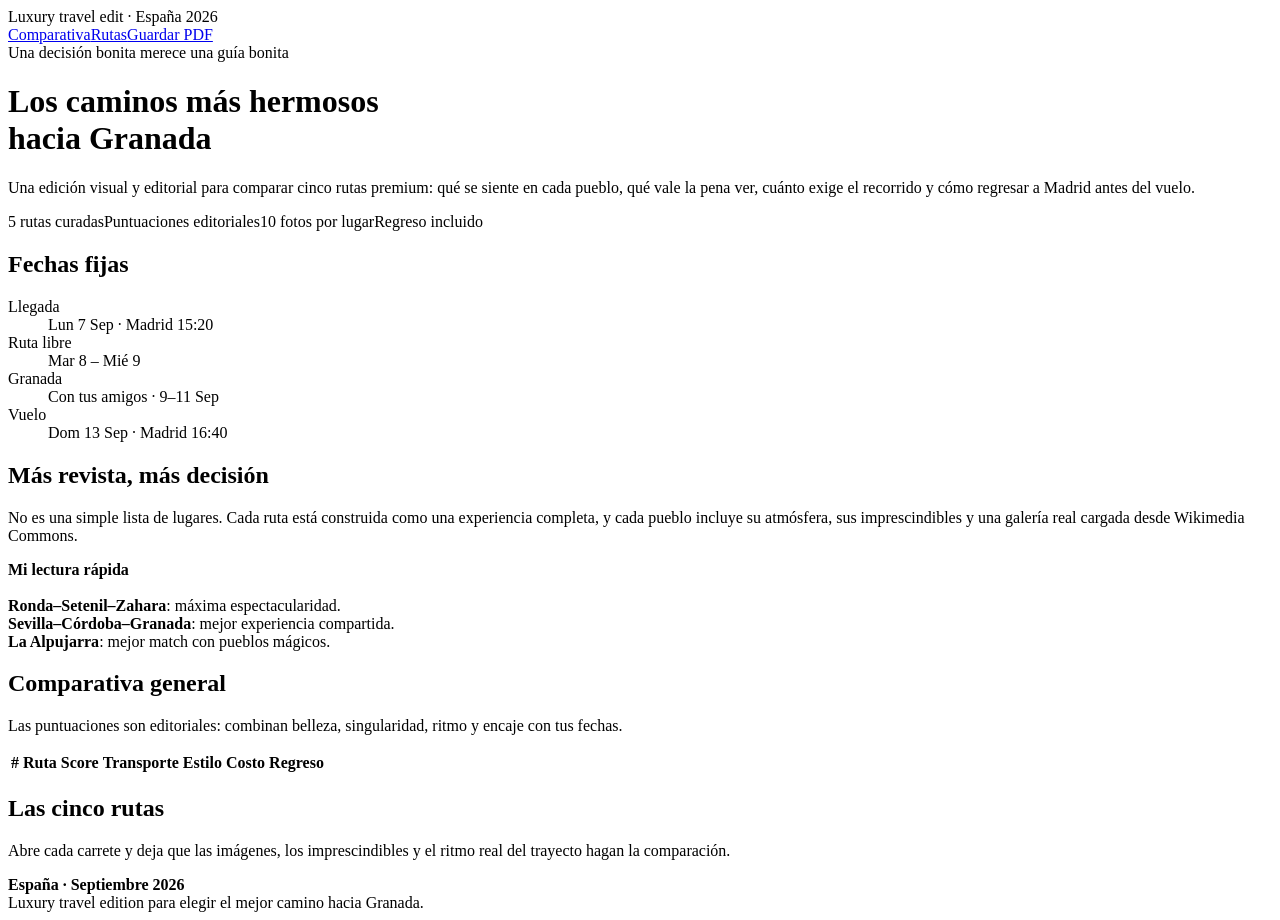
==== luxury/index.html @ 1d92c24e "Publicar portada luxury de rutas a Granada" ====
<!doctype html><html lang="es"><head><meta charset="utf-8"><meta name="viewport" content="width=device-width,initial-scale=1"><title>España 2026 · Los caminos más hermosos hacia Granada</title><meta name="description" content="Comparador editorial de cinco rutas premium hacia Granada, con puntuaciones, itinerarios, regreso a Madrid y galerías de cada lugar."><link rel="stylesheet" href="style.css"></head><body><header class="hero"><div class="wrap"><div class="top"><div class="brand">Luxury travel edit · España 2026</div><nav class="nav"><a href="#compare">Comparativa</a><a href="#routes">Rutas</a><a href="javascript:print()">Guardar PDF</a></nav></div><div class="heroGrid"><div><div class="kicker overline">Una decisión bonita merece una guía bonita</div><h1>Los caminos más hermosos<br>hacia Granada</h1><p>Una edición visual y editorial para comparar cinco rutas premium: qué se siente en cada pueblo, qué vale la pena ver, cuánto exige el recorrido y cómo regresar a Madrid antes del vuelo.</p><div class="tags"><span>5 rutas curadas</span><span>Puntuaciones editoriales</span><span>10 fotos por lugar</span><span>Regreso incluido</span></div></div><aside class="heroBox"><h2>Fechas fijas</h2><dl><div><dt>Llegada</dt><dd>Lun 7 Sep · Madrid 15:20</dd></div><div><dt>Ruta libre</dt><dd>Mar 8 – Mié 9</dd></div><div><dt>Granada</dt><dd>Con tus amigos · 9–11 Sep</dd></div><div><dt>Vuelo</dt><dd>Dom 13 Sep · Madrid 16:40</dd></div></dl></aside></div></div></header><main class="wrap"><section class="intro"><div><h2>Más revista, más decisión</h2><p>No es una simple lista de lugares. Cada ruta está construida como una experiencia completa, y cada pueblo incluye su atmósfera, sus imprescindibles y una galería real cargada desde Wikimedia Commons.</p></div><div class="editor"><strong>Mi lectura rápida</strong><br><br><b>Ronda–Setenil–Zahara</b>: máxima espectacularidad.<br><b>Sevilla–Córdoba–Granada</b>: mejor experiencia compartida.<br><b>La Alpujarra</b>: mejor match con pueblos mágicos.</div></section><section class="section" id="compare"><div class="sectionHead"><div><h2>Comparativa general</h2><p>Las puntuaciones son editoriales: combinan belleza, singularidad, ritmo y encaje con tus fechas.</p></div></div><div class="tableBox"><table><thead><tr><th>#</th><th>Ruta</th><th>Score</th><th>Transporte</th><th>Estilo</th><th>Costo</th><th>Regreso</th></tr></thead><tbody id="comparison"></tbody></table></div></section><section class="section" id="routes"><div class="sectionHead"><div><h2>Las cinco rutas</h2><p>Abre cada carrete y deja que las imágenes, los imprescindibles y el ritmo real del trayecto hagan la comparación.</p></div></div><div id="routeList"></div></section></main><footer class="footer wrap"><strong>España · Septiembre 2026</strong><br>Luxury travel edition para elegir el mejor camino hacia Granada.</footer><script src="app.js"></script></body></html>
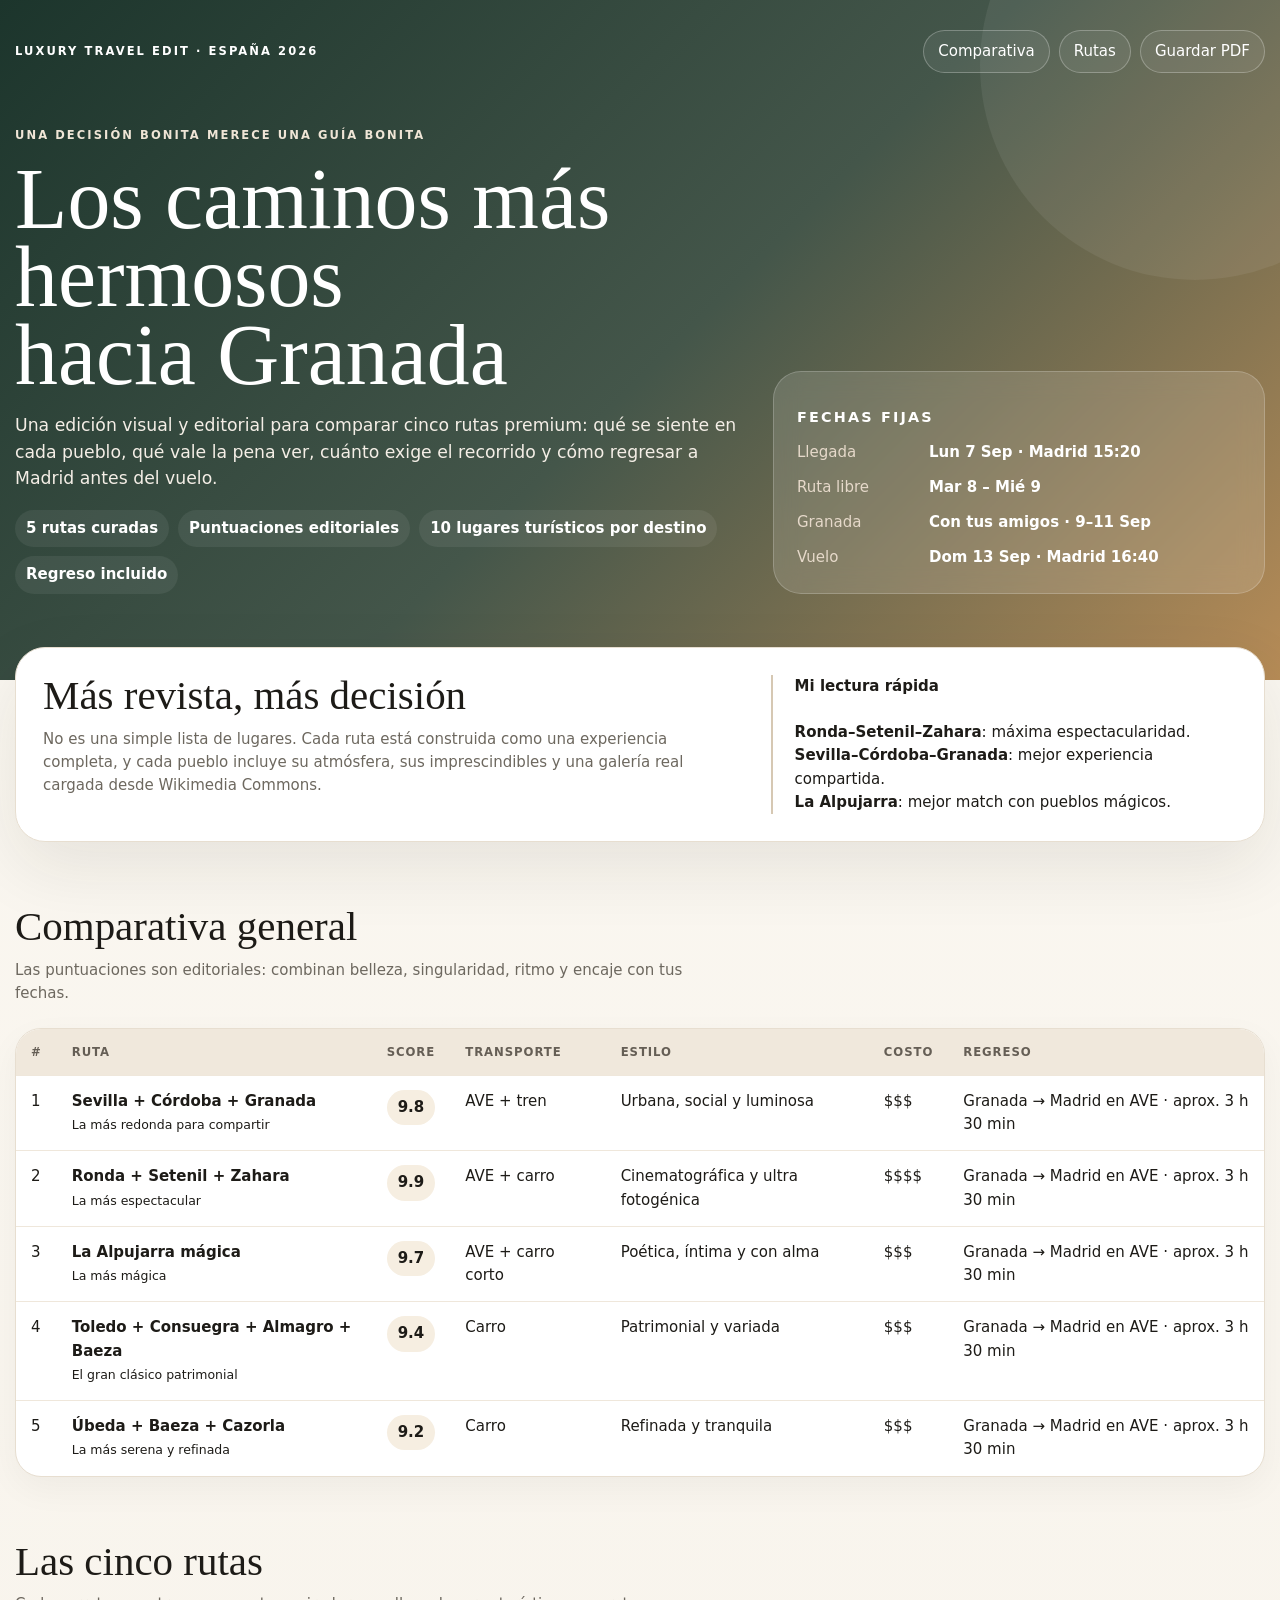
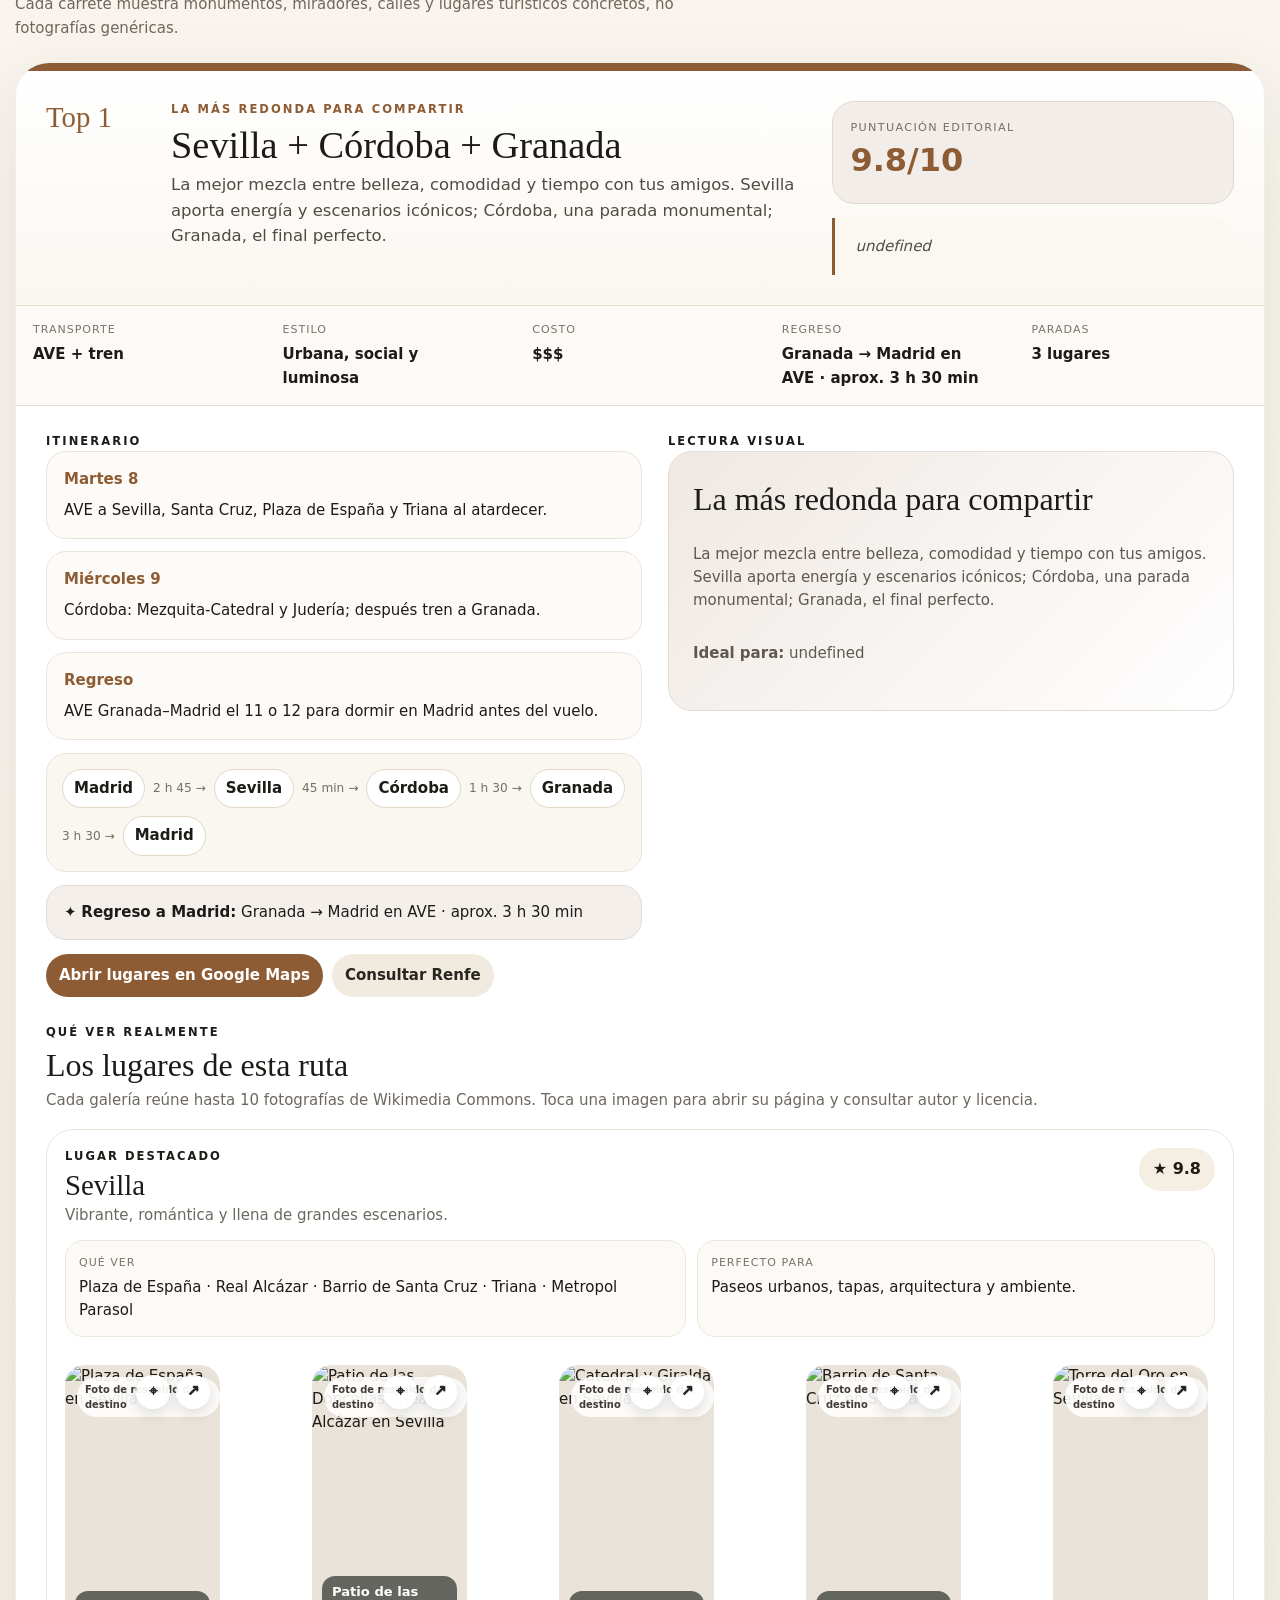
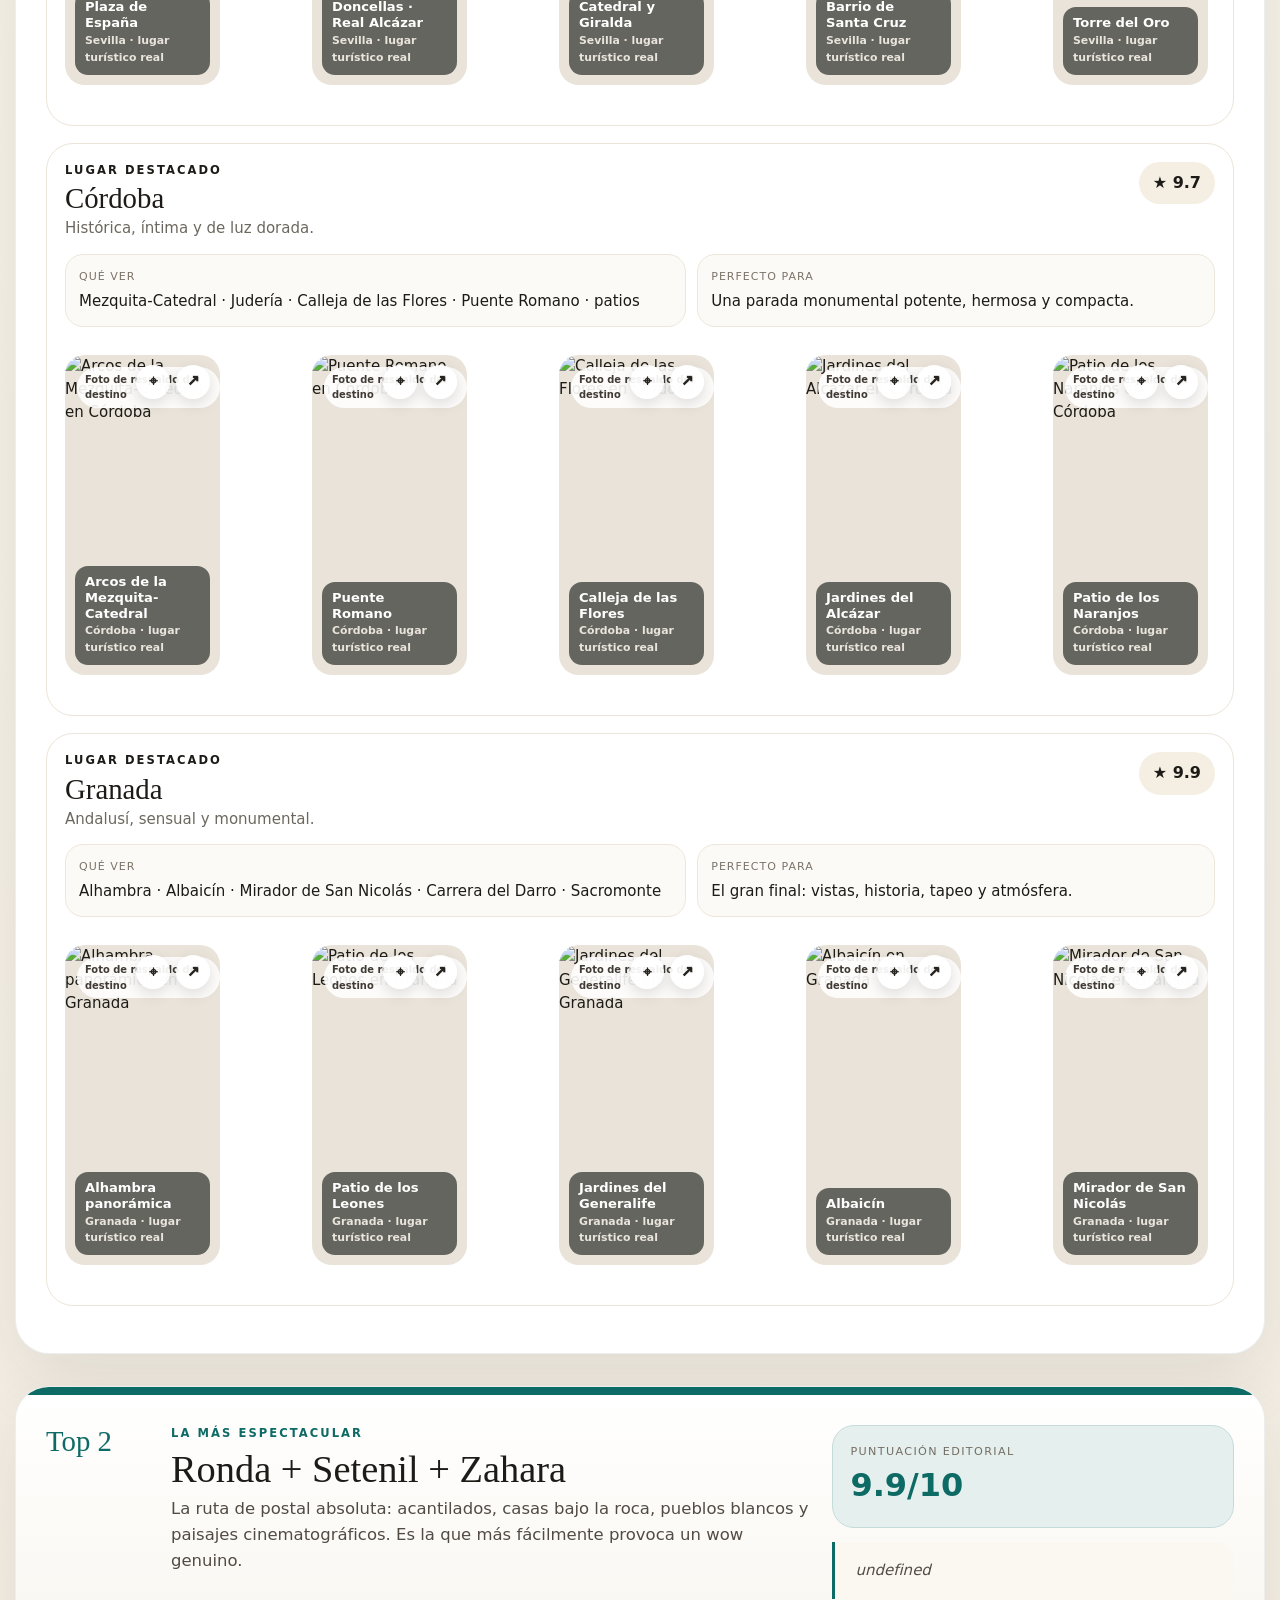
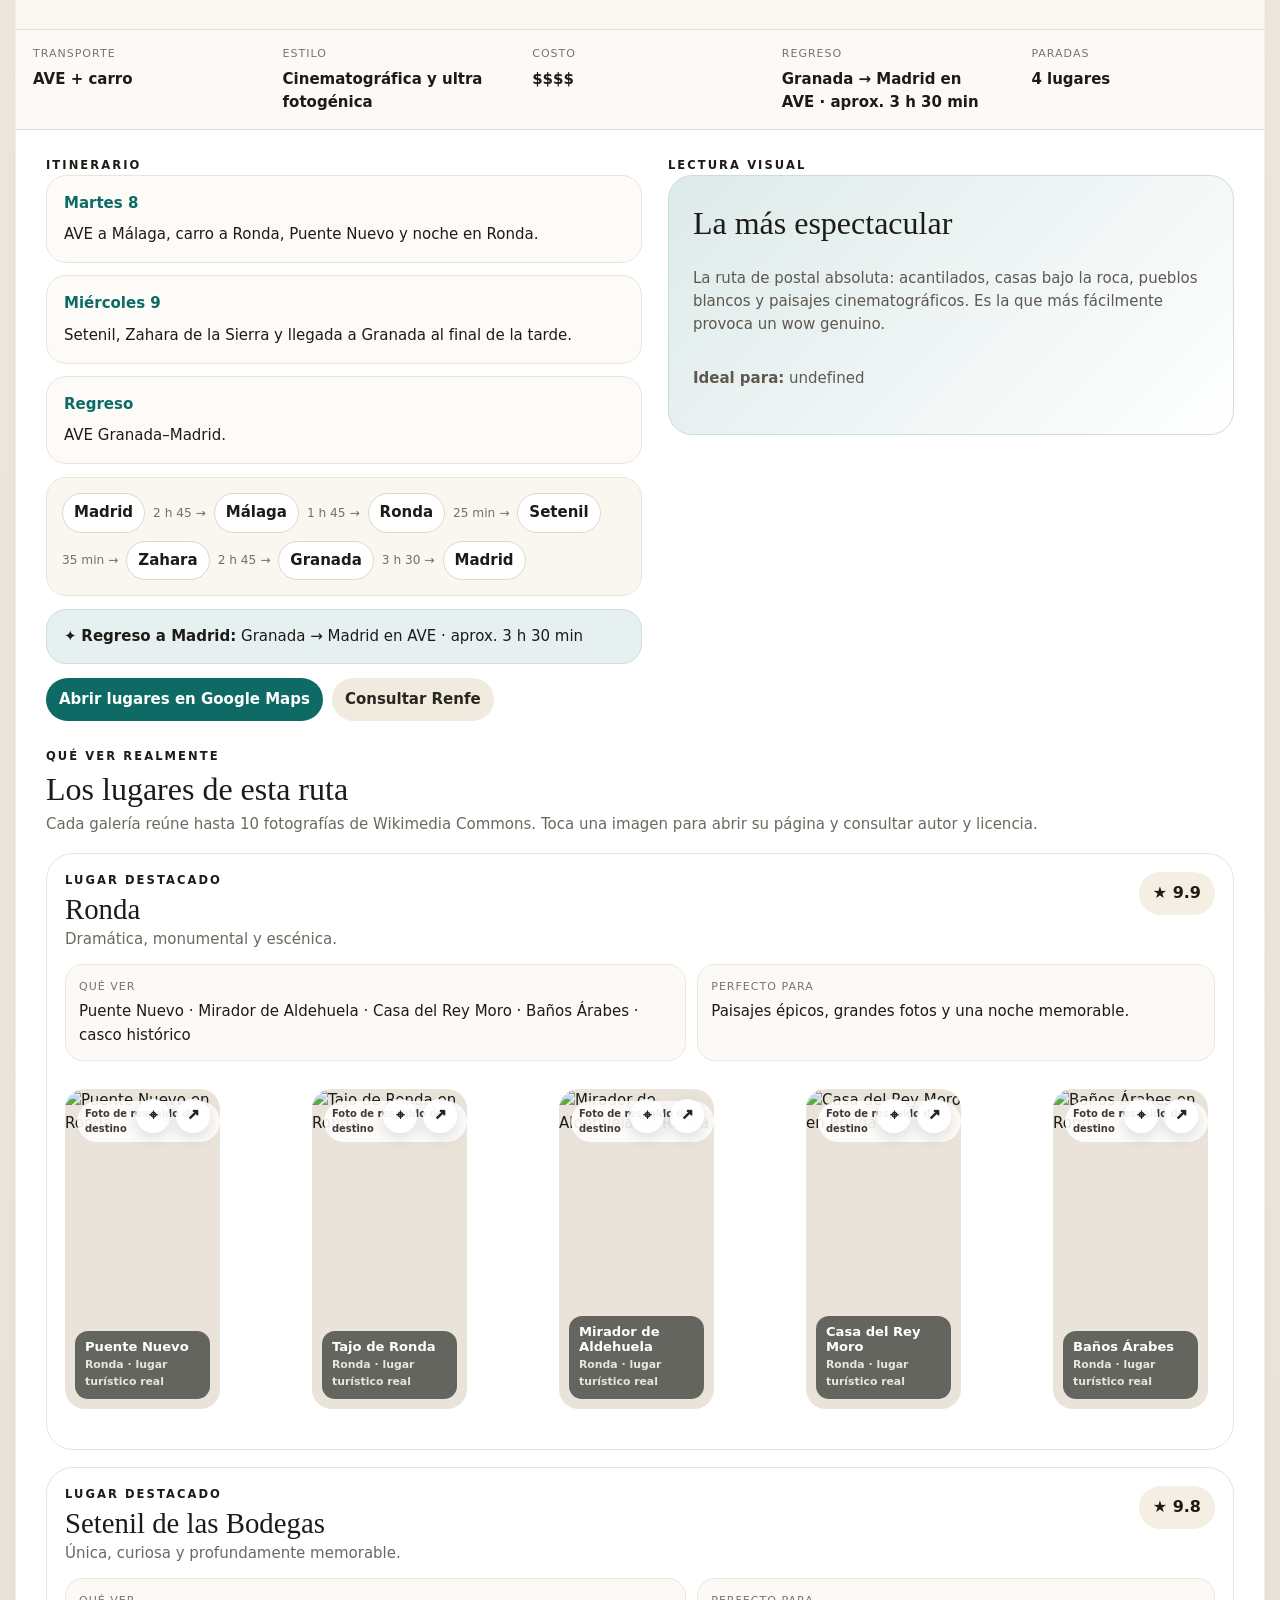
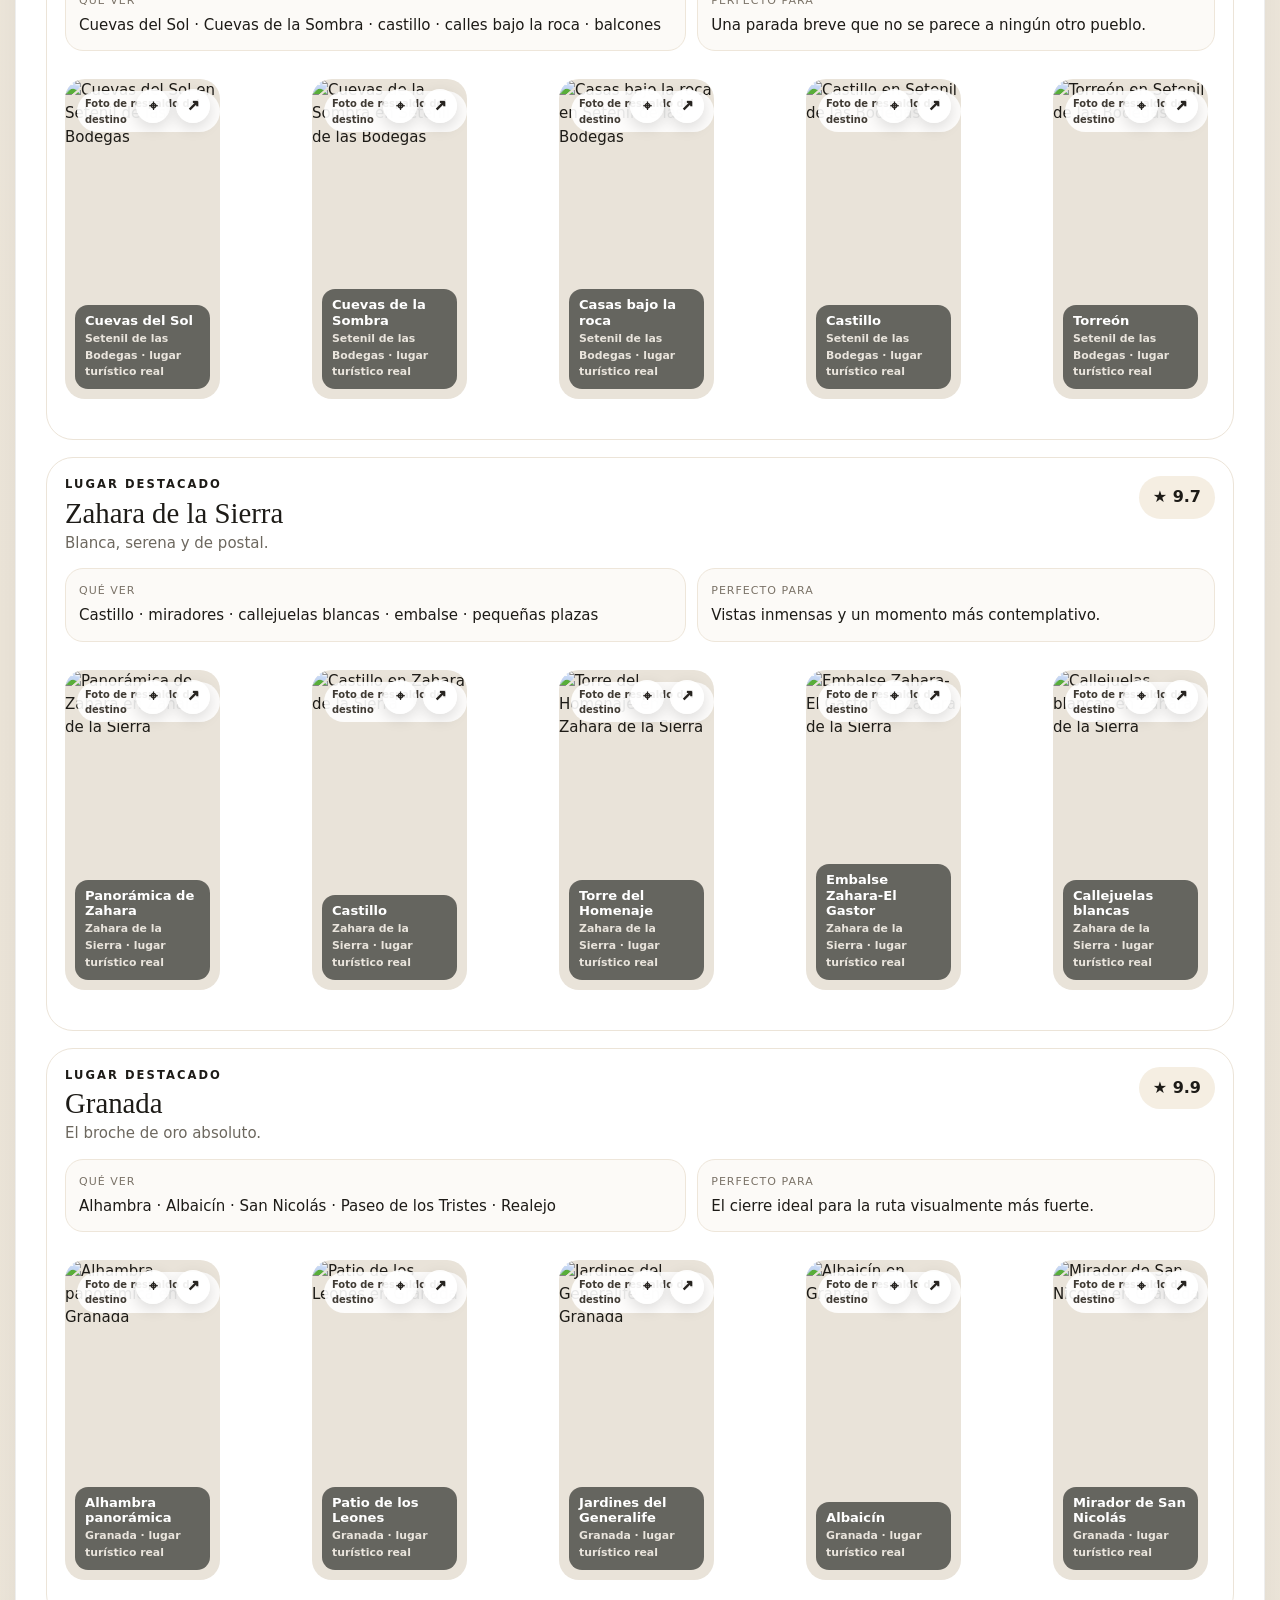
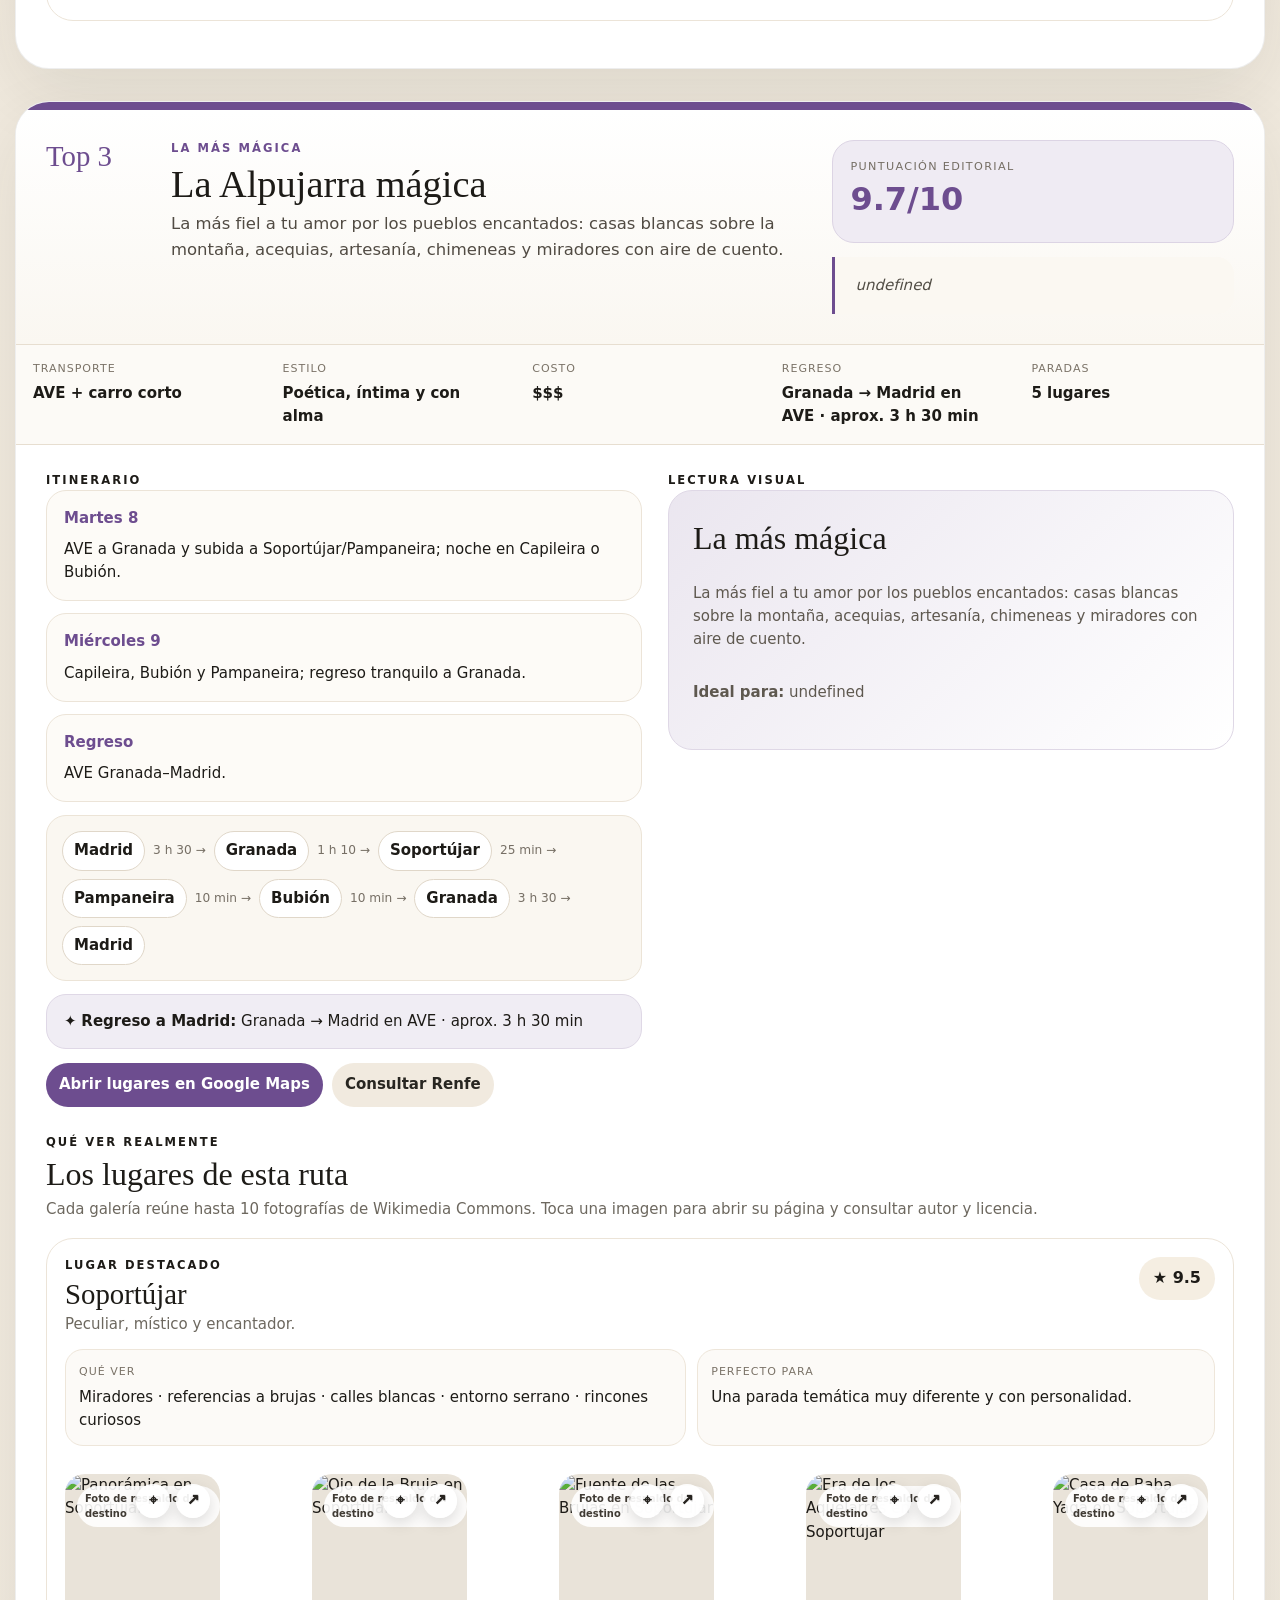
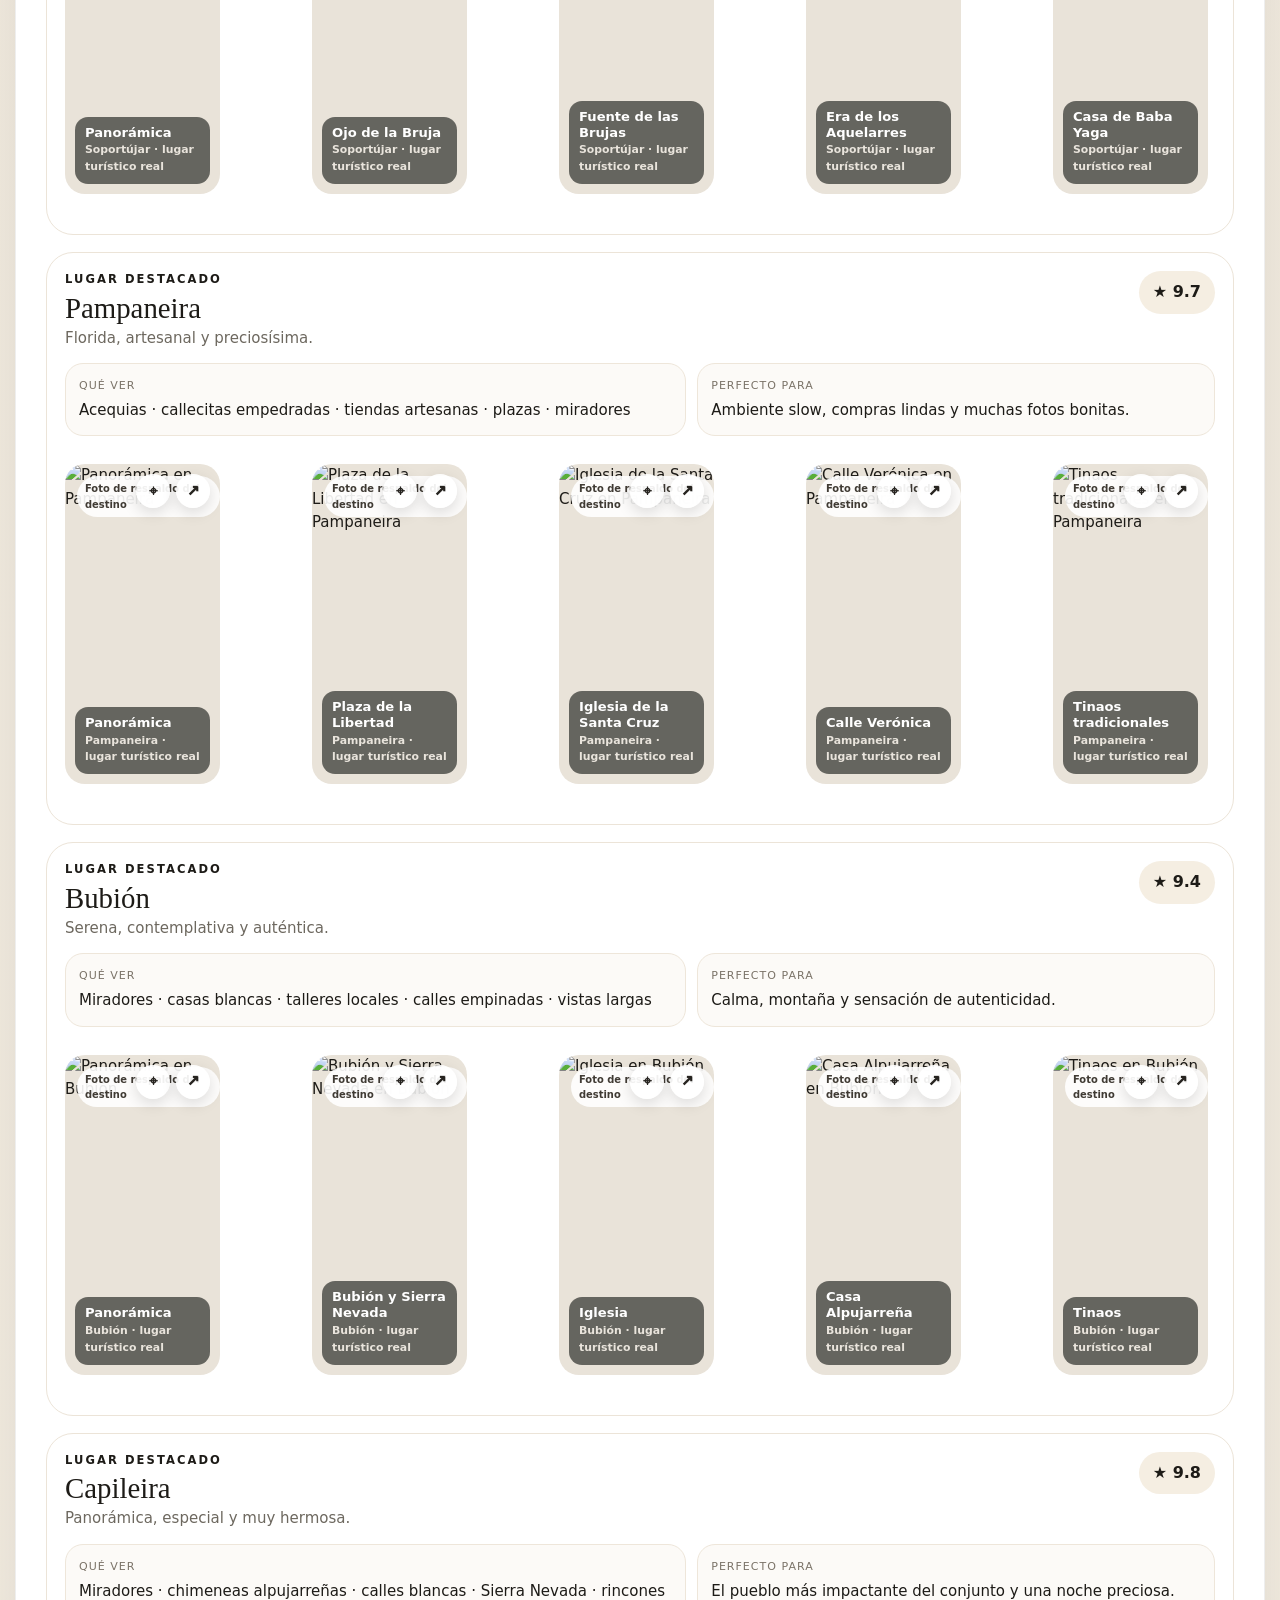
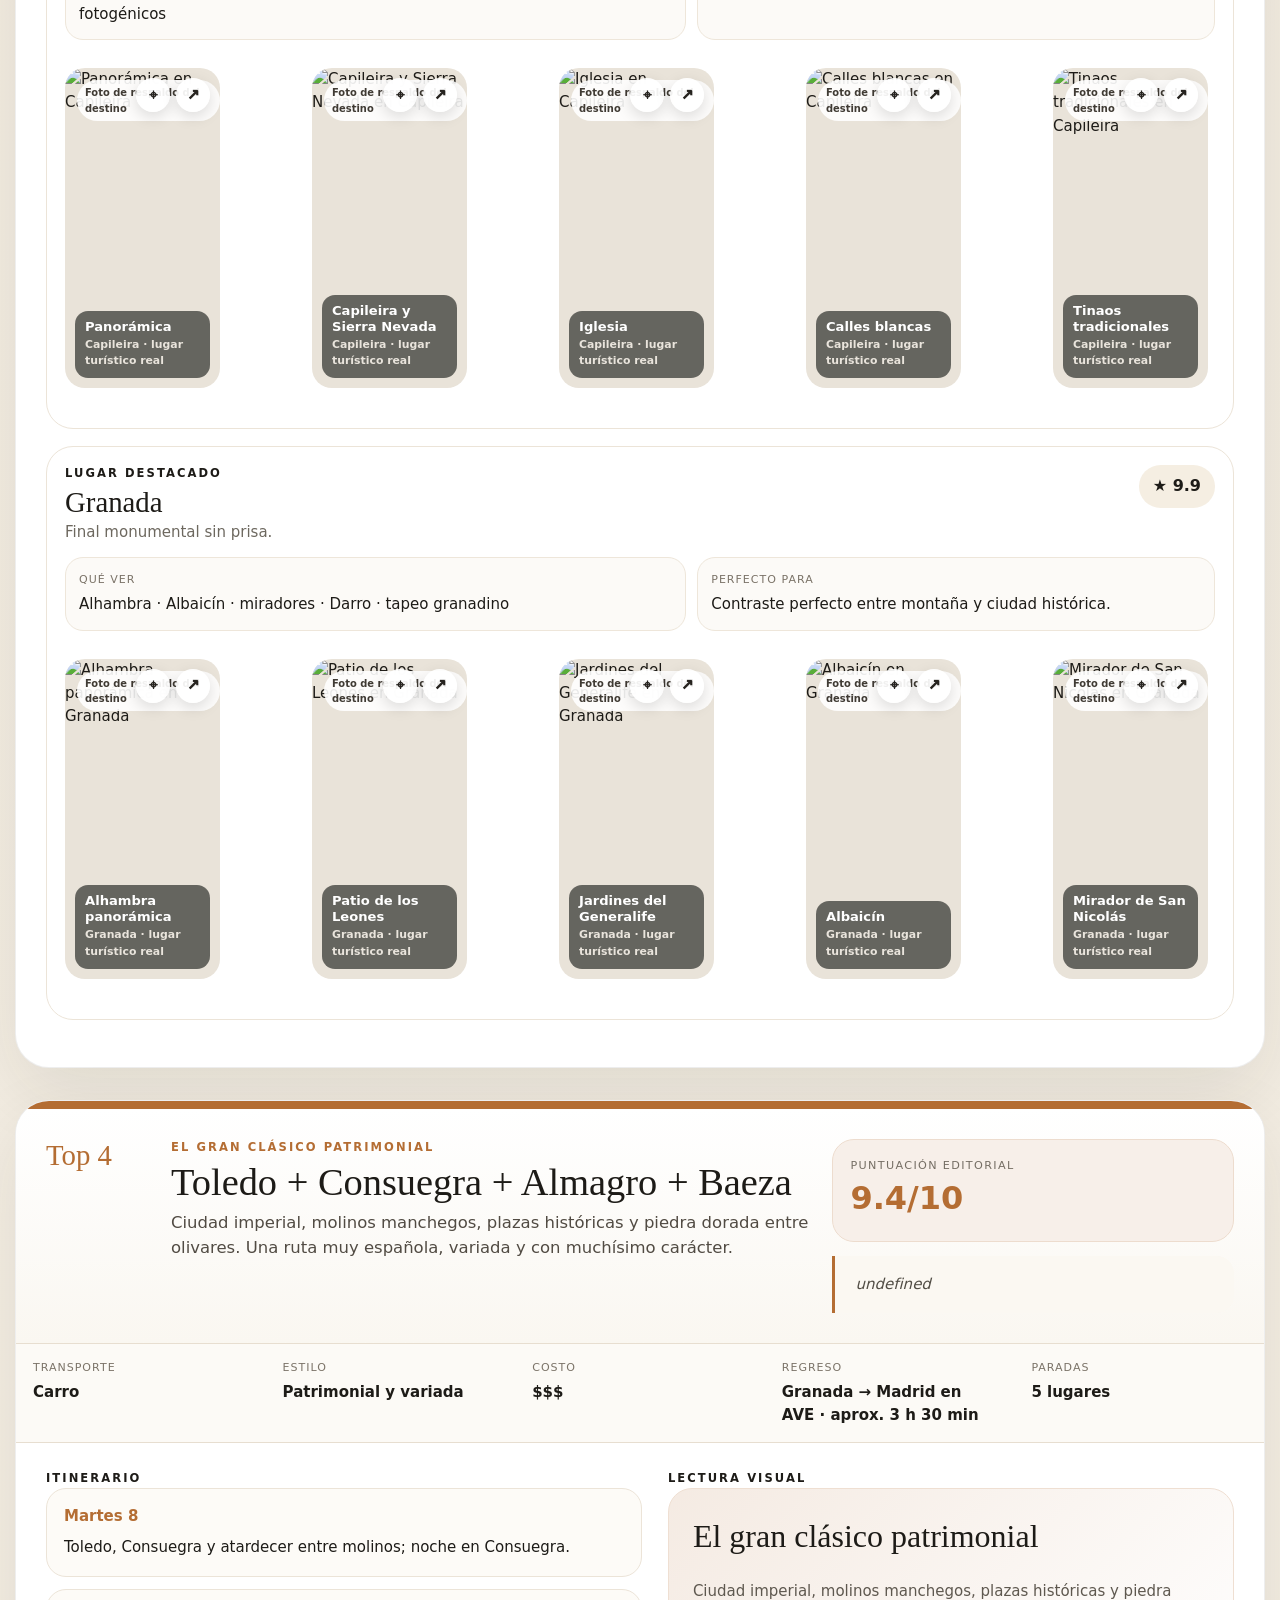
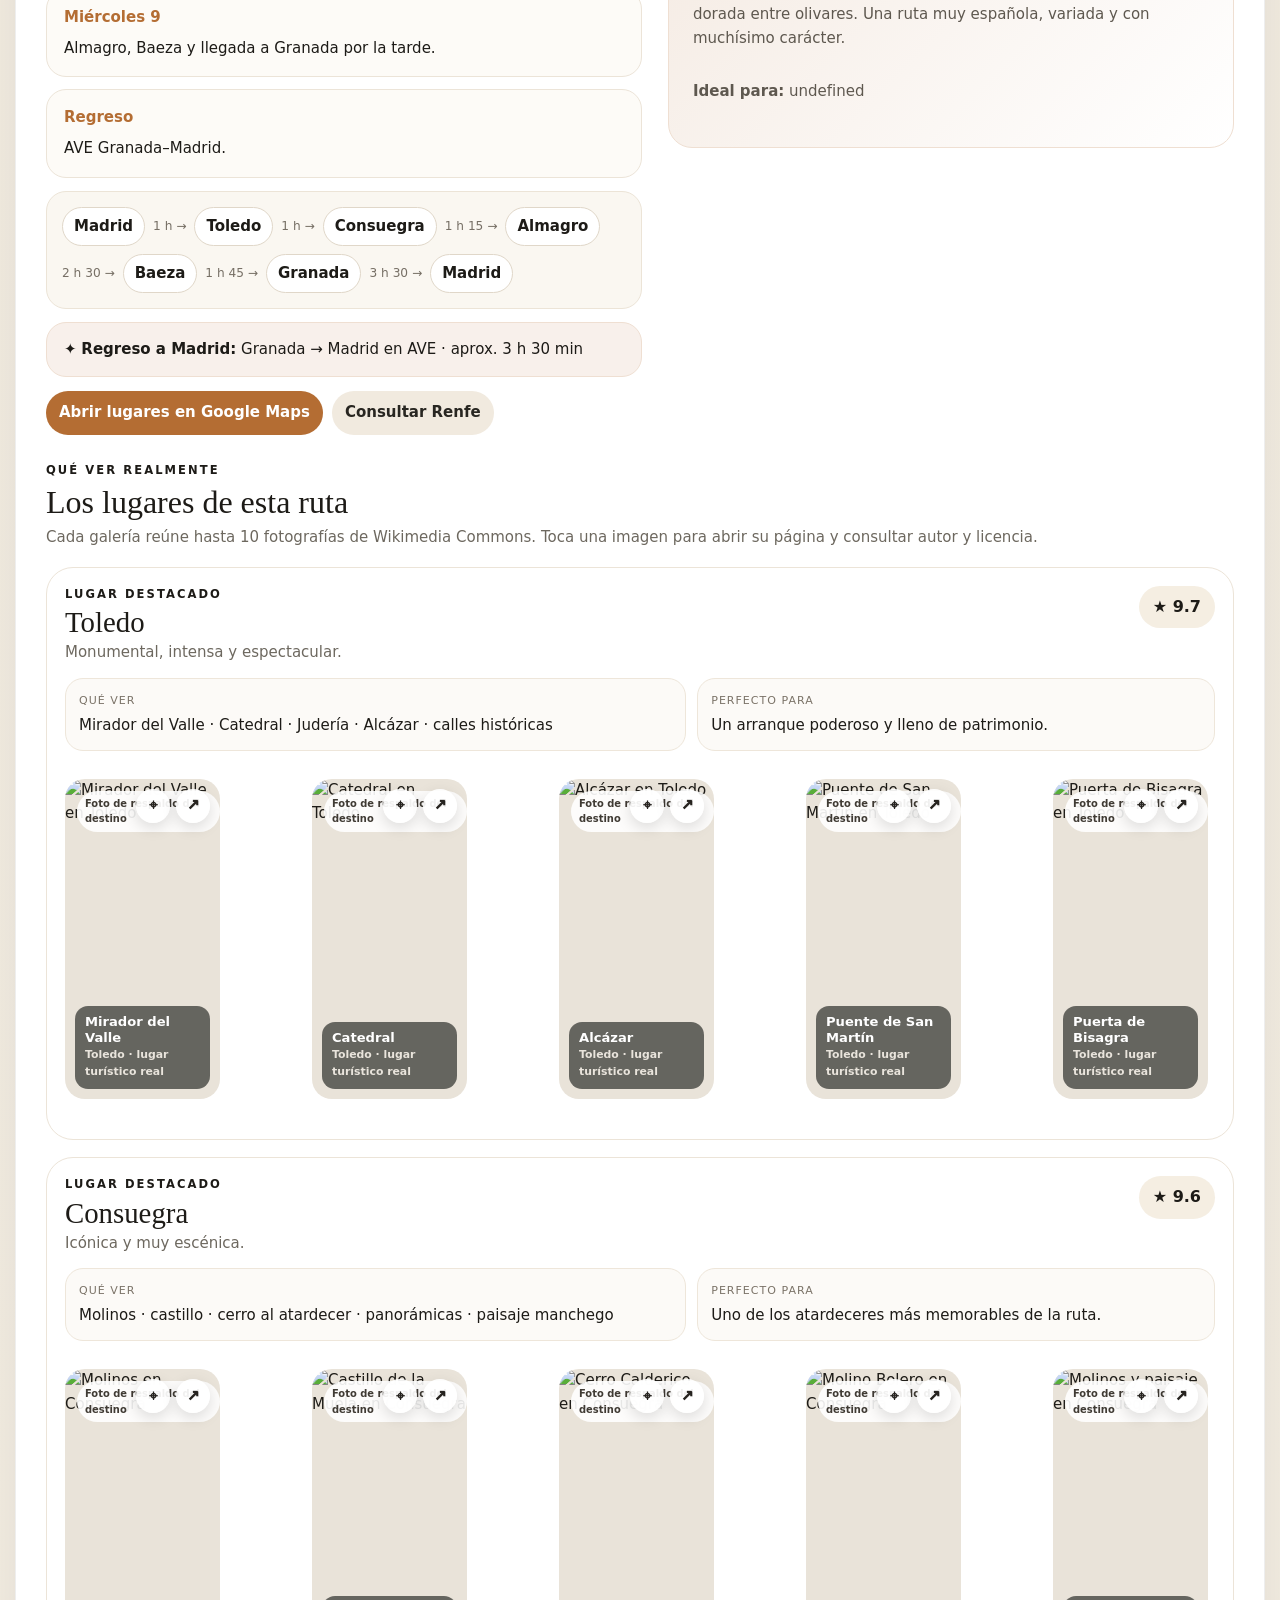
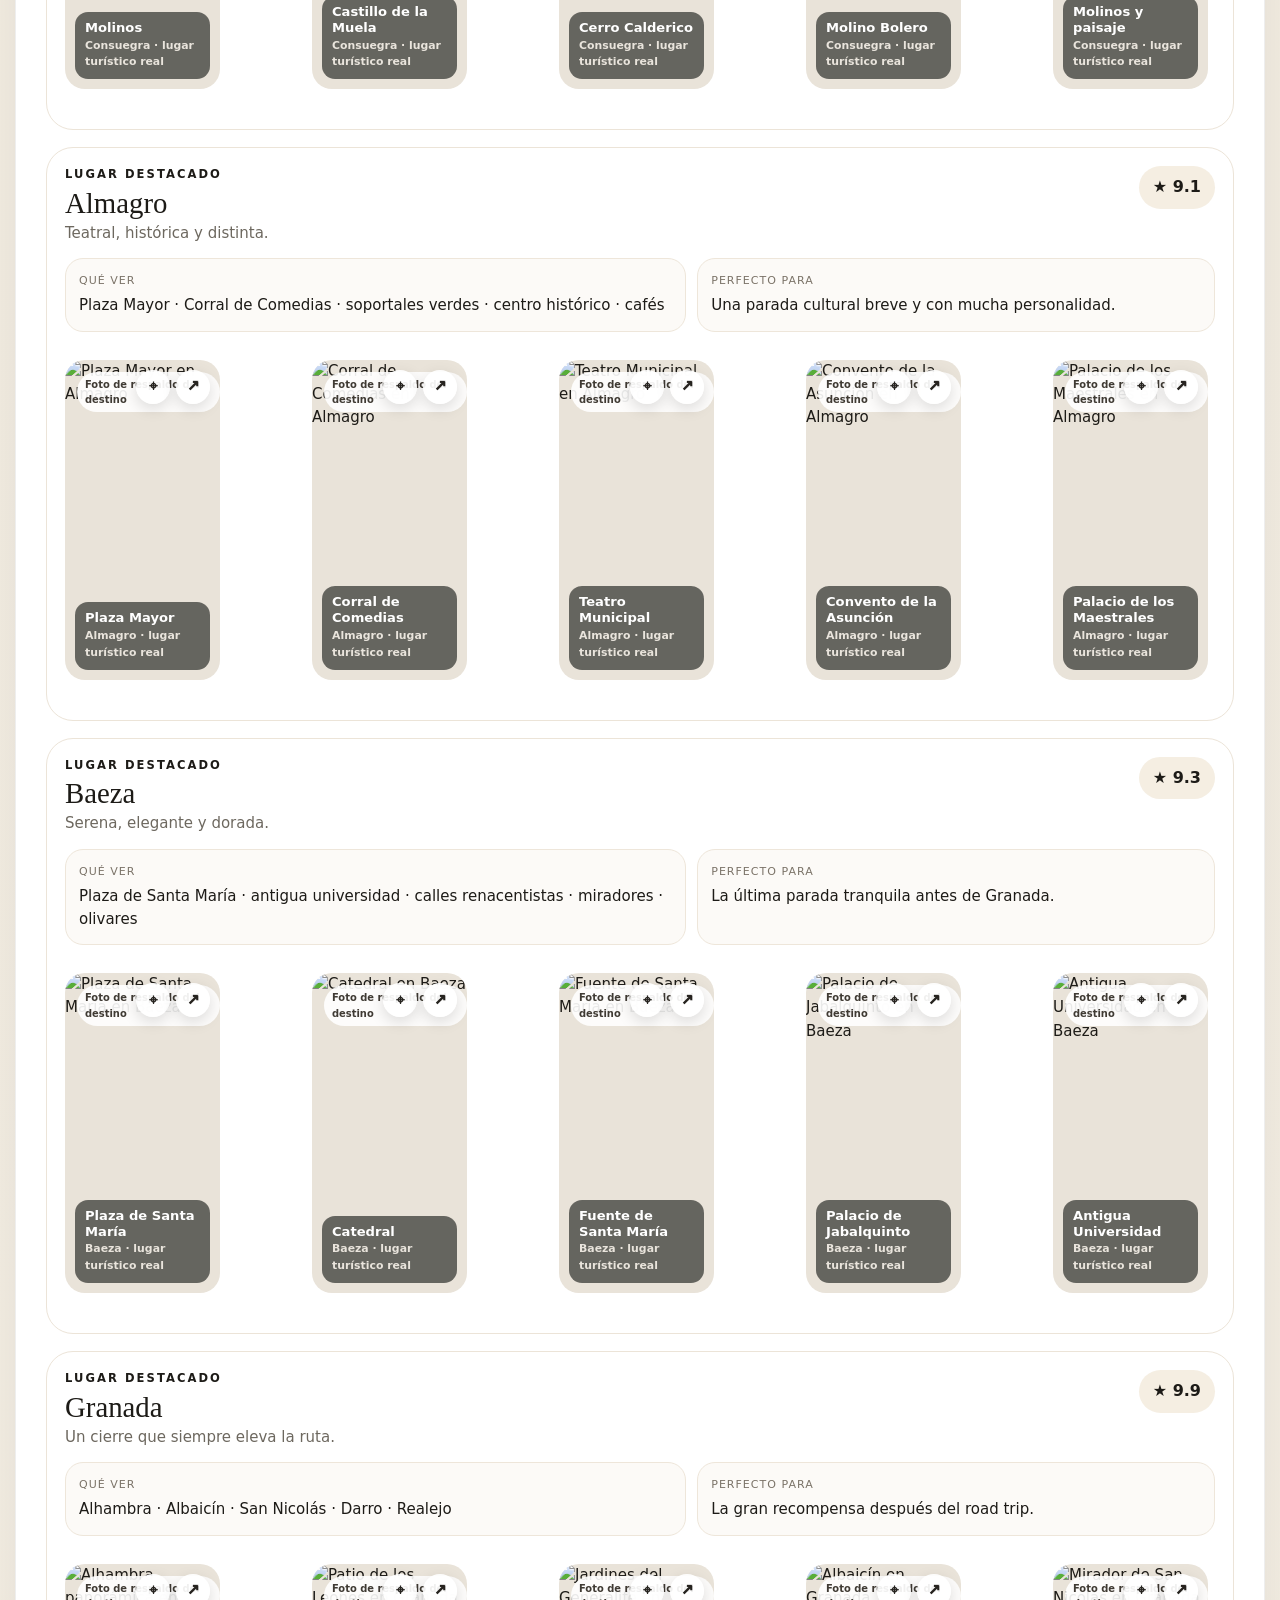
==== commit a23f8959: "Activar galerías turísticas curadas en la revista" ====
--- a/luxury/index.html
+++ b/luxury/index.html
@@ -1 +1 @@
-<!doctype html><html lang="es"><head><meta charset="utf-8"><meta name="viewport" content="width=device-width,initial-scale=1"><title>España 2026 · Los caminos más hermosos hacia Granada</title><meta name="description" content="Comparador editorial de cinco rutas premium hacia Granada, con puntuaciones, itinerarios, regreso a Madrid y galerías de cada lugar."><link rel="stylesheet" href="style.css"></head><body><header class="hero"><div class="wrap"><div class="top"><div class="brand">Luxury travel edit · España 2026</div><nav class="nav"><a href="#compare">Comparativa</a><a href="#routes">Rutas</a><a href="javascript:print()">Guardar PDF</a></nav></div><div class="heroGrid"><div><div class="kicker overline">Una decisión bonita merece una guía bonita</div><h1>Los caminos más hermosos<br>hacia Granada</h1><p>Una edición visual y editorial para comparar cinco rutas premium: qué se siente en cada pueblo, qué vale la pena ver, cuánto exige el recorrido y cómo regresar a Madrid antes del vuelo.</p><div class="tags"><span>5 rutas curadas</span><span>Puntuaciones editoriales</span><span>10 fotos por lugar</span><span>Regreso incluido</span></div></div><aside class="heroBox"><h2>Fechas fijas</h2><dl><div><dt>Llegada</dt><dd>Lun 7 Sep · Madrid 15:20</dd></div><div><dt>Ruta libre</dt><dd>Mar 8 – Mié 9</dd></div><div><dt>Granada</dt><dd>Con tus amigos · 9–11 Sep</dd></div><div><dt>Vuelo</dt><dd>Dom 13 Sep · Madrid 16:40</dd></div></dl></aside></div></div></header><main class="wrap"><section class="intro"><div><h2>Más revista, más decisión</h2><p>No es una simple lista de lugares. Cada ruta está construida como una experiencia completa, y cada pueblo incluye su atmósfera, sus imprescindibles y una galería real cargada desde Wikimedia Commons.</p></div><div class="editor"><strong>Mi lectura rápida</strong><br><br><b>Ronda–Setenil–Zahara</b>: máxima espectacularidad.<br><b>Sevilla–Córdoba–Granada</b>: mejor experiencia compartida.<br><b>La Alpujarra</b>: mejor match con pueblos mágicos.</div></section><section class="section" id="compare"><div class="sectionHead"><div><h2>Comparativa general</h2><p>Las puntuaciones son editoriales: combinan belleza, singularidad, ritmo y encaje con tus fechas.</p></div></div><div class="tableBox"><table><thead><tr><th>#</th><th>Ruta</th><th>Score</th><th>Transporte</th><th>Estilo</th><th>Costo</th><th>Regreso</th></tr></thead><tbody id="comparison"></tbody></table></div></section><section class="section" id="routes"><div class="sectionHead"><div><h2>Las cinco rutas</h2><p>Abre cada carrete y deja que las imágenes, los imprescindibles y el ritmo real del trayecto hagan la comparación.</p></div></div><div id="routeList"></div></section></main><footer class="footer wrap"><strong>España · Septiembre 2026</strong><br>Luxury travel edition para elegir el mejor camino hacia Granada.</footer><script src="app.js"></script></body></html>+<!doctype html><html lang="es"><head><meta charset="utf-8"><meta name="viewport" content="width=device-width,initial-scale=1"><title>España 2026 · Los caminos más hermosos hacia Granada</title><meta name="description" content="Comparador editorial de cinco rutas premium hacia Granada, con puntuaciones, itinerarios, regreso a Madrid y galerías turísticas curadas de cada lugar."><link rel="stylesheet" href="style.css"></head><body><header class="hero"><div class="wrap"><div class="top"><div class="brand">Luxury travel edit · España 2026</div><nav class="nav"><a href="#compare">Comparativa</a><a href="#routes">Rutas</a><a href="javascript:print()">Guardar PDF</a></nav></div><div class="heroGrid"><div><div class="kicker overline">Una decisión bonita merece una guía bonita</div><h1>Los caminos más hermosos<br>hacia Granada</h1><p>Una edición visual y editorial para comparar cinco rutas premium: qué se siente en cada pueblo, qué vale la pena ver, cuánto exige el recorrido y cómo regresar a Madrid antes del vuelo.</p><div class="tags"><span>5 rutas curadas</span><span>Puntuaciones editoriales</span><span>10 lugares turísticos por destino</span><span>Regreso incluido</span></div></div><aside class="heroBox"><h2>Fechas fijas</h2><dl><div><dt>Llegada</dt><dd>Lun 7 Sep · Madrid 15:20</dd></div><div><dt>Ruta libre</dt><dd>Mar 8 – Mié 9</dd></div><div><dt>Granada</dt><dd>Con tus amigos · 9–11 Sep</dd></div><div><dt>Vuelo</dt><dd>Dom 13 Sep · Madrid 16:40</dd></div></dl></aside></div></div></header><main class="wrap"><section class="intro"><div><h2>Más revista, más decisión</h2><p>No es una simple lista de lugares. Cada ruta está construida como una experiencia completa, y cada pueblo incluye su atmósfera, sus imprescindibles y una galería real cargada desde Wikimedia Commons.</p></div><div class="editor"><strong>Mi lectura rápida</strong><br><br><b>Ronda–Setenil–Zahara</b>: máxima espectacularidad.<br><b>Sevilla–Córdoba–Granada</b>: mejor experiencia compartida.<br><b>La Alpujarra</b>: mejor match con pueblos mágicos.</div></section><section class="section" id="compare"><div class="sectionHead"><div><h2>Comparativa general</h2><p>Las puntuaciones son editoriales: combinan belleza, singularidad, ritmo y encaje con tus fechas.</p></div></div><div class="tableBox"><table><thead><tr><th>#</th><th>Ruta</th><th>Score</th><th>Transporte</th><th>Estilo</th><th>Costo</th><th>Regreso</th></tr></thead><tbody id="comparison"></tbody></table></div></section><section class="section" id="routes"><div class="sectionHead"><div><h2>Las cinco rutas</h2><p>Cada carrete muestra monumentos, miradores, calles y lugares turísticos concretos, no fotografías genéricas.</p></div></div><div id="routeList"></div></section></main><footer class="footer wrap"><strong>España · Septiembre 2026</strong><br>Luxury travel edition para elegir el mejor camino hacia Granada.</footer><script src="app.js"></script><script src="photos-v3.js?v=4"></script></body></html>
--- a/luxury/style.css
+++ b/luxury/style.css
@@ -0,0 +1 @@
+:root{--paper:#f7f2e9;--card:#fff;--ink:#1d1b17;--muted:#6d685f;--line:#e7ded0;--shadow:0 25px 70px rgba(34,29,21,.09)}*{box-sizing:border-box}html{scroll-behavior:smooth}body{margin:0;background:linear-gradient(#fbf8f2,#f0e9dd 35%,#f7f2e9);color:var(--ink);font:15px/1.55 Inter,system-ui,-apple-system,Segoe UI,sans-serif}a{color:inherit}img{display:block;width:100%}.wrap{width:min(1340px,calc(100% - 30px));margin:auto}.hero{padding:30px 0 86px;color:#fff;background:linear-gradient(135deg,#1c352c,#44564a 52%,#b78c57);position:relative;overflow:hidden}.hero:after{content:"";position:absolute;width:430px;height:430px;border-radius:50%;right:-130px;top:-150px;background:#fff1}.top,.heroGrid,.sectionHead,.routeHead,.placeTop{display:flex;justify-content:space-between;gap:20px}.top{position:relative;z-index:1;align-items:center}.brand,.overline,.label{letter-spacing:.18em;text-transform:uppercase;font-weight:900;font-size:.72rem}.nav{display:flex;gap:9px;flex-wrap:wrap}.nav a{padding:9px 14px;border:1px solid #fff4;border-radius:999px;text-decoration:none;background:#fff1}.heroGrid{position:relative;z-index:1;display:grid;grid-template-columns:1.2fr .8fr;align-items:end;margin-top:54px}.kicker{color:#efe5d6}.hero h1{font:clamp(3.2rem,6.7vw,6.6rem)/.91 Georgia,serif;margin:.18em 0}.hero p{max-width:760px;font-size:1.08rem;color:#f4eee6}.heroBox{padding:23px;border-radius:28px;border:1px solid #fff3;background:#fff2;backdrop-filter:blur(12px)}.heroBox h2{font-size:.9rem;letter-spacing:.15em;text-transform:uppercase}.heroBox dl{display:grid;gap:12px;margin:0}.heroBox div{display:grid;grid-template-columns:120px 1fr;gap:12px}.heroBox dt{color:#e6d9ca}.heroBox dd{margin:0;font-weight:750}.tags{display:flex;gap:9px;flex-wrap:wrap;margin-top:18px}.tags span{padding:7px 11px;border-radius:999px;background:#fff1;font-weight:700}.intro{margin-top:-33px;position:relative;z-index:3;background:#fff;border:1px solid var(--line);border-radius:30px;box-shadow:var(--shadow);padding:27px;display:grid;grid-template-columns:1.2fr .8fr;gap:28px}.intro h2,.sectionHead h2{font:clamp(2rem,3.2vw,3.2rem)/1 Georgia,serif;margin:0 0 12px}.intro p,.sectionHead p{margin:0;color:var(--muted)}.editor{border-left:2px solid #d6c8b3;padding-left:22px}.section{padding-top:64px}.sectionHead{align-items:end;margin-bottom:22px}.sectionHead p{max-width:720px}.tableBox{overflow:auto;background:#fff;border:1px solid var(--line);border-radius:26px;box-shadow:0 12px 35px #0000000b}table{border-collapse:collapse;width:100%;min-width:1050px}th,td{padding:14px 15px;border-bottom:1px solid #efe7db;text-align:left;vertical-align:top}thead th{background:#f0e8dc;text-transform:uppercase;letter-spacing:.08em;font-size:.73rem;color:#655e55}tbody tr:last-child td{border:0}.scoreChip{display:inline-flex;padding:6px 11px;border-radius:999px;background:#f6eee1;font-weight:900}.route{--route:#555;background:#fff;border:1px solid #0001;border-radius:34px;overflow:hidden;box-shadow:var(--shadow);margin-bottom:32px}.routeHead{display:grid;grid-template-columns:105px 1.15fr .72fr;padding:30px;border-top:8px solid var(--route);background:linear-gradient(#fff,#faf7f1)}.rank{font:1.8rem Georgia,serif;color:var(--route)}.routeHead h3{font:clamp(2rem,3vw,3.15rem)/1.03 Georgia,serif;margin:.18em 0}.routeHead p{margin:0;color:#514b43;font-size:1.03rem}.side{display:grid;gap:14px;align-content:start}.scoreBox{padding:17px;border-radius:22px;background:color-mix(in srgb,var(--route) 11%,white);border:1px solid color-mix(in srgb,var(--route) 24%,white)}.scoreBox span{display:block;text-transform:uppercase;letter-spacing:.12em;font-size:.7rem;color:#756e64}.scoreBox strong{font-size:2rem;color:var(--route)}blockquote{margin:0;padding:17px 17px 17px 20px;border-left:3px solid var(--route);background:#fbf8f2;border-radius:0 17px 17px 0;font-style:italic;color:#514d45}.strip{display:grid;grid-template-columns:repeat(5,1fr);border-block:1px solid var(--line);background:#fcfaf6}.strip div{padding:15px 17px}.strip span,.info span{display:block;text-transform:uppercase;letter-spacing:.09em;font-size:.69rem;color:#7b7368;margin-bottom:5px}.body{display:grid;grid-template-columns:1fr .95fr;gap:26px;padding:27px 30px}.day{padding:16px 17px;border:1px solid #ece4d8;border-radius:20px;background:#fdfbf7;margin-bottom:12px}.day h4{margin:0 0 8px;color:var(--route)}.day p{margin:0}.routeLine{display:flex;flex-wrap:wrap;gap:8px;align-items:center;margin:13px 0;padding:15px;border-radius:20px;background:#faf7f1;border:1px solid #ece4d7}.node{padding:7px 11px;border-radius:999px;background:#fff;border:1px solid #e0d7c9;font-weight:800}.arrow{font-size:.76rem;color:#766f65}.return{padding:15px 17px;border-radius:20px;background:color-mix(in srgb,var(--route) 10%,white);border:1px solid color-mix(in srgb,var(--route) 22%,white)}.buttons{display:flex;gap:9px;flex-wrap:wrap;margin-top:14px}.buttons a{padding:10px 13px;border-radius:999px;background:var(--route);color:#fff;text-decoration:none;font-weight:800}.buttons a:last-child{background:#f1eadf;color:#282621}.visualNote{border-radius:24px;padding:24px;background:linear-gradient(135deg,color-mix(in srgb,var(--route) 14%,white),#fff);border:1px solid color-mix(in srgb,var(--route) 22%,white);min-height:260px;display:flex;flex-direction:column;justify-content:center}.visualNote h4{font:2rem Georgia,serif;margin:0 0 10px}.visualNote p{color:#5e584f}.places{padding:0 30px 30px}.places>h4{font:2rem Georgia,serif;margin:.15em 0 5px}.placesIntro{margin:0 0 17px;color:var(--muted)}.place{padding:18px;border:1px solid #ece4d8;border-radius:27px;margin-bottom:17px}.placeTop{align-items:flex-start}.place h5{font:1.8rem Georgia,serif;margin:.1em 0 2px}.placeTop p{margin:0;color:var(--muted)}.placeScore{padding:9px 14px;border-radius:999px;background:#f5eee2;font-weight:900;font-size:1rem}.infos{display:grid;grid-template-columns:1.2fr 1fr;gap:11px;margin:13px 0}.info{padding:13px;border-radius:18px;background:#fcfaf7;border:1px solid #eee6da}.info p{margin:0}.gallery{display:grid;grid-auto-flow:column;grid-auto-columns:235px;gap:12px;overflow:auto;padding-bottom:7px;scroll-snap-type:x proximity}.photo{position:relative;height:285px;border-radius:20px;overflow:hidden;background:#e9e3d9;scroll-snap-align:start}.photo img{height:100%;object-fit:cover;transition:.5s}.photo:hover img{transform:scale(1.035)}.photo figcaption{position:absolute;left:10px;right:10px;bottom:10px;padding:8px 10px;border-radius:13px;background:#1214129b;color:#fff;font-size:.75rem;font-weight:700}.loading{display:grid;place-items:center;color:#777;height:285px}.footer{text-align:center;padding:38px 0 76px;color:#726b61}.footer strong{font:1.15rem Georgia,serif;color:#48433b}@media(max-width:1050px){.heroGrid,.intro,.routeHead,.body,.strip,.infos{grid-template-columns:1fr}.routeHead{gap:15px}}@media(max-width:700px){.heroBox div{grid-template-columns:1fr}.gallery{grid-auto-columns:78vw}.placeTop{flex-direction:column}.top{align-items:flex-start;flex-direction:column}}
